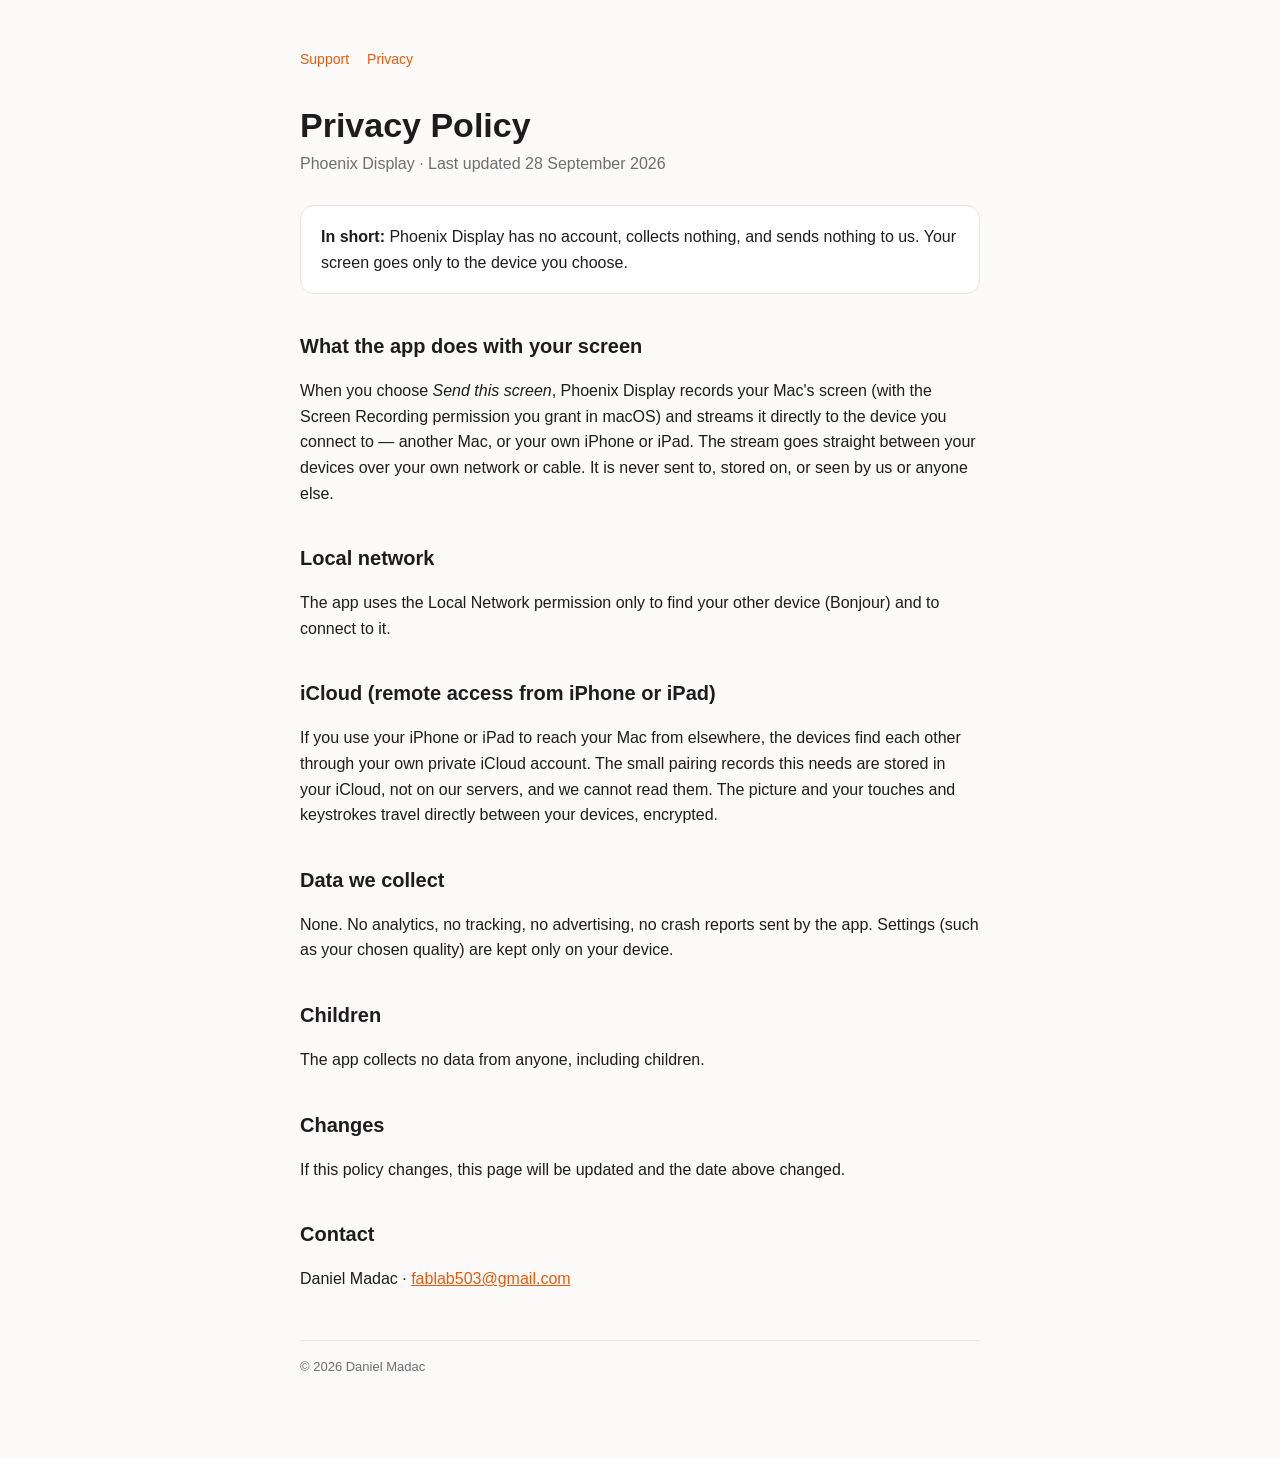
==== privacy.html @ 6ccd17c3 "Support and privacy pages for the App Store listing Co-Authored-By: Claude Opus 5.5 <noreply@anthrop" ====
<!doctype html><html lang="en"><head><meta charset="utf-8"><meta name="viewport" content="width=device-width,initial-scale=1">
<title>Phoenix Display — Privacy Policy</title><link rel="stylesheet" href="style.css"></head><body><main>
<nav><a href="./">Support</a><a href="privacy.html">Privacy</a></nav>
<h1>Privacy Policy</h1><p class="sub">Phoenix Display · Last updated 28 September 2026</p>
<div class="card"><strong>In short:</strong> Phoenix Display has no account, collects nothing, and sends nothing to us. Your screen goes only to the device you choose.</div>
<h2>What the app does with your screen</h2>
<p>When you choose <em>Send this screen</em>, Phoenix Display records your Mac's screen (with the Screen Recording permission you grant in macOS) and streams it directly to the device you connect to — another Mac, or your own iPhone or iPad. The stream goes straight between your devices over your own network or cable. It is never sent to, stored on, or seen by us or anyone else.</p>
<h2>Local network</h2>
<p>The app uses the Local Network permission only to find your other device (Bonjour) and to connect to it.</p>
<h2>iCloud (remote access from iPhone or iPad)</h2>
<p>If you use your iPhone or iPad to reach your Mac from elsewhere, the devices find each other through your own private iCloud account. The small pairing records this needs are stored in your iCloud, not on our servers, and we cannot read them. The picture and your touches and keystrokes travel directly between your devices, encrypted.</p>
<h2>Data we collect</h2>
<p>None. No analytics, no tracking, no advertising, no crash reports sent by the app. Settings (such as your chosen quality) are kept only on your device.</p>
<h2>Children</h2><p>The app collects no data from anyone, including children.</p>
<h2>Changes</h2><p>If this policy changes, this page will be updated and the date above changed.</p>
<h2>Contact</h2><p>Daniel Madac · <a href="mailto:fablab503@gmail.com">fablab503@gmail.com</a></p>
<footer>© 2026 Daniel Madac</footer></main></body></html>
---- style.css ----
:root{--bg:#fbfaf8;--fg:#1d1d1f;--mut:#6e6e73;--acc:#e8590c;--card:#fff;--line:#e5e5ea}
@media (prefers-color-scheme:dark){:root{--bg:#111113;--fg:#f5f5f7;--mut:#a1a1a6;--acc:#ff7a2e;--card:#1c1c1e;--line:#2c2c2e}}
*{box-sizing:border-box}body{margin:0;background:var(--bg);color:var(--fg);font:16px/1.6 -apple-system,BlinkMacSystemFont,"SF Pro Text",Helvetica,Arial,sans-serif}
main{max-width:720px;margin:0 auto;padding:48px 20px 80px}h1{font-size:34px;line-height:1.15;margin:0 0 6px}h2{font-size:20px;margin:36px 0 8px}
.sub{color:var(--mut);margin:0 0 28px}a{color:var(--acc)}nav{display:flex;gap:18px;margin-bottom:36px;font-size:14px}nav a{text-decoration:none}
.card{background:var(--card);border:1px solid var(--line);border-radius:14px;padding:18px 20px;margin:12px 0}ol,ul{padding-left:22px}li{margin:6px 0}
footer{color:var(--mut);font-size:13px;margin-top:48px;border-top:1px solid var(--line);padding-top:16px}
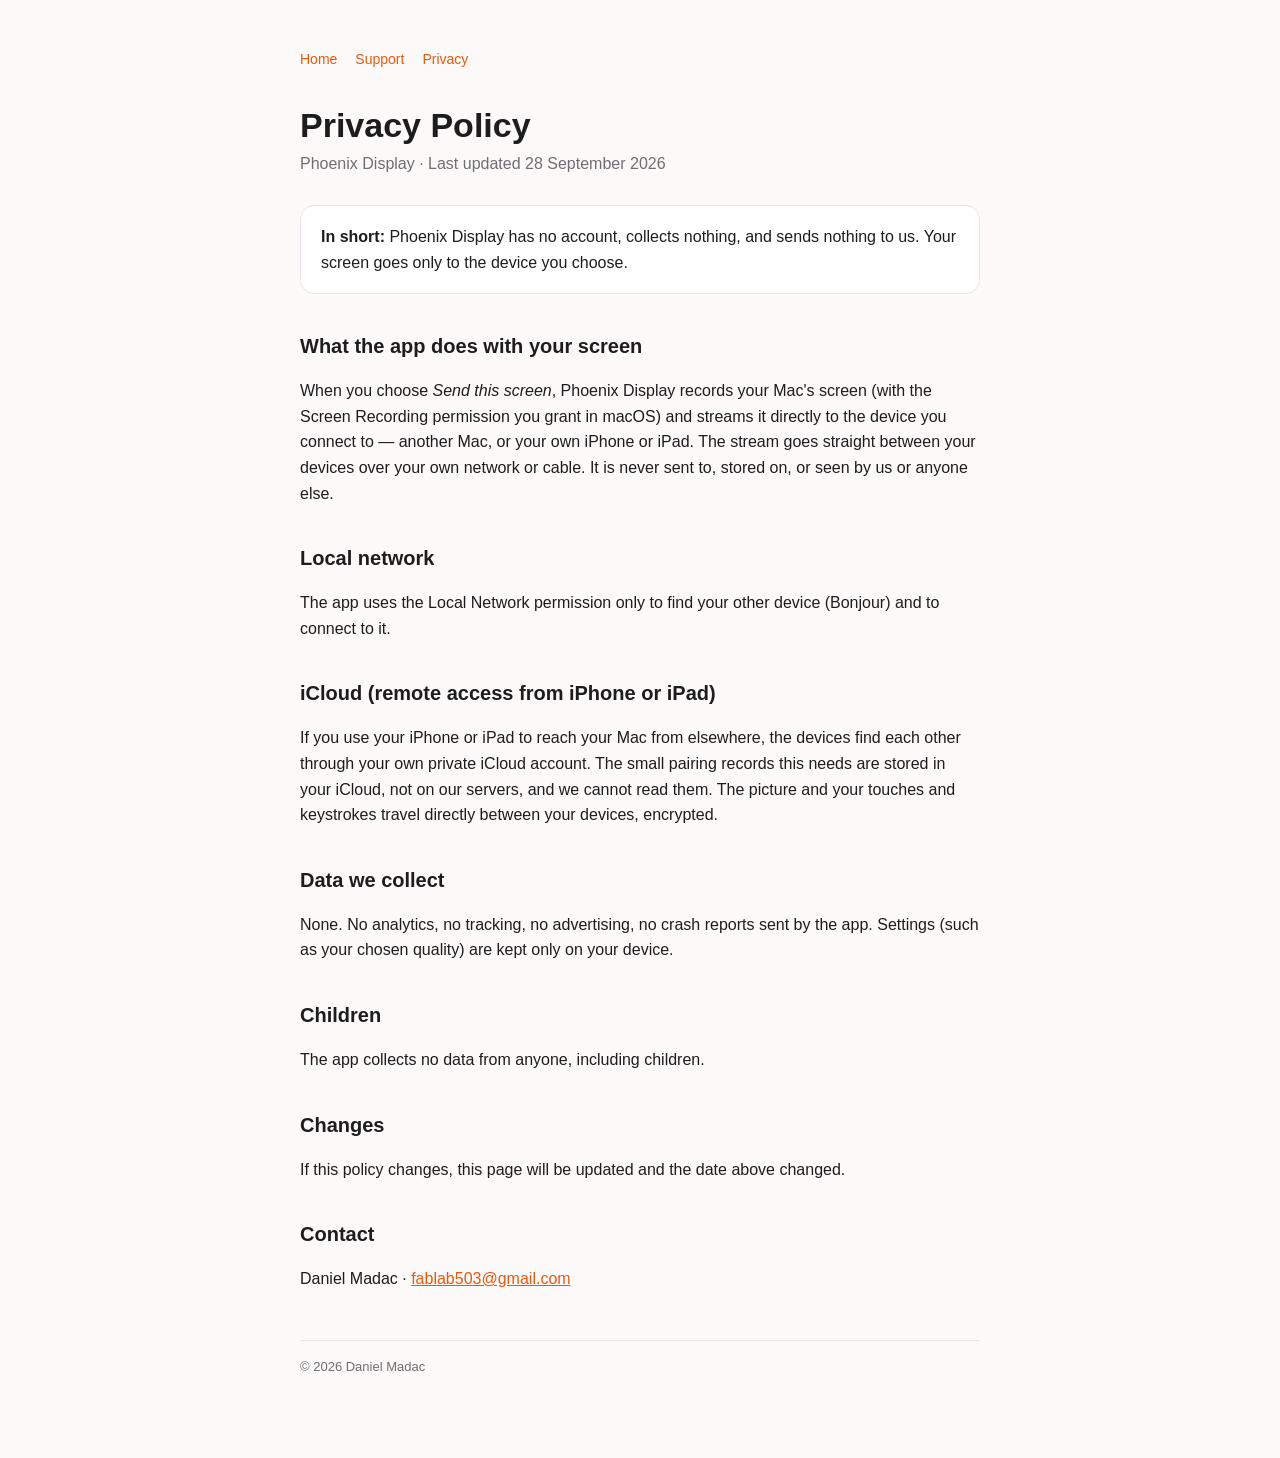
==== commit 2bb02446: "Landing page: turn your iMac into a 5K display" ====
--- a/privacy.html
+++ b/privacy.html
@@ -1,6 +1,6 @@
 <!doctype html><html lang="en"><head><meta charset="utf-8"><meta name="viewport" content="width=device-width,initial-scale=1">
 <title>Phoenix Display — Privacy Policy</title><link rel="stylesheet" href="style.css"></head><body><main>
-<nav><a href="./">Support</a><a href="privacy.html">Privacy</a></nav>
+<nav><a href="./">Home</a><a href="support.html">Support</a><a href="privacy.html">Privacy</a></nav>
 <h1>Privacy Policy</h1><p class="sub">Phoenix Display · Last updated 28 September 2026</p>
 <div class="card"><strong>In short:</strong> Phoenix Display has no account, collects nothing, and sends nothing to us. Your screen goes only to the device you choose.</div>
 <h2>What the app does with your screen</h2>
